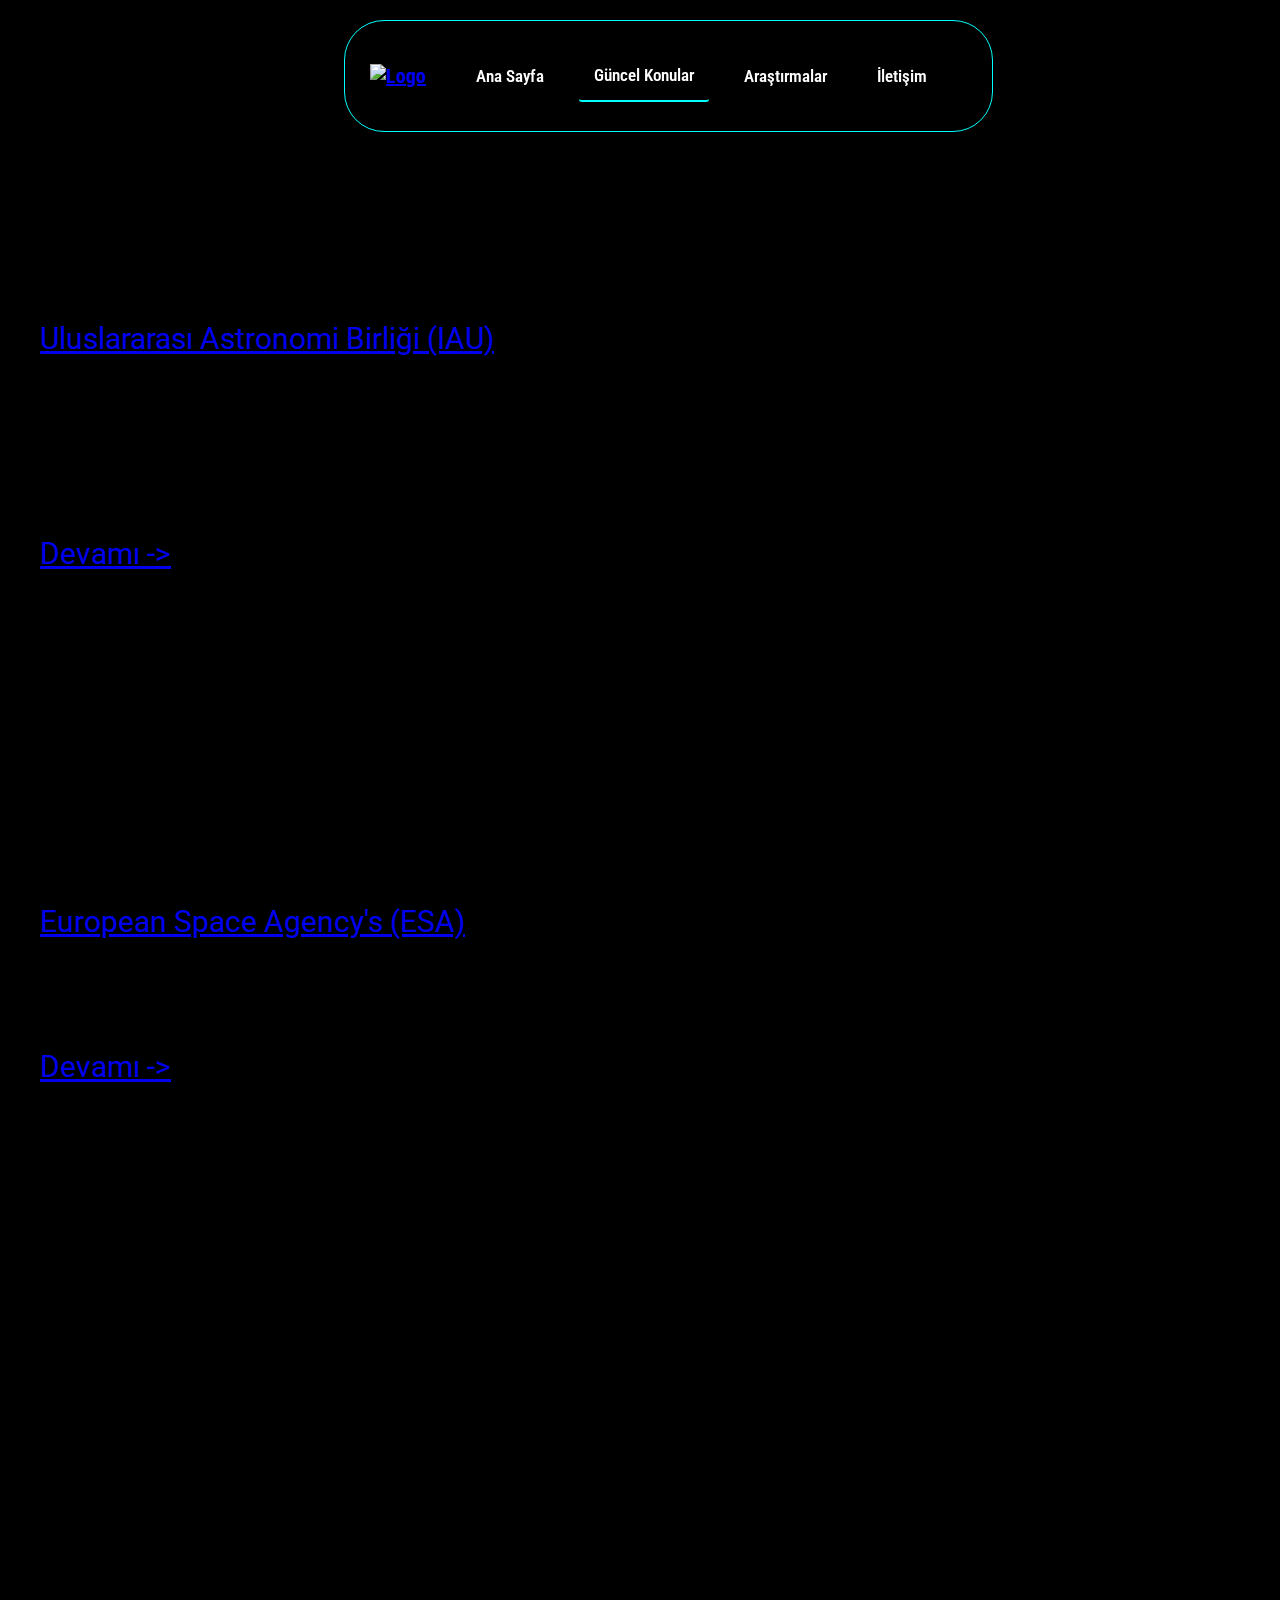
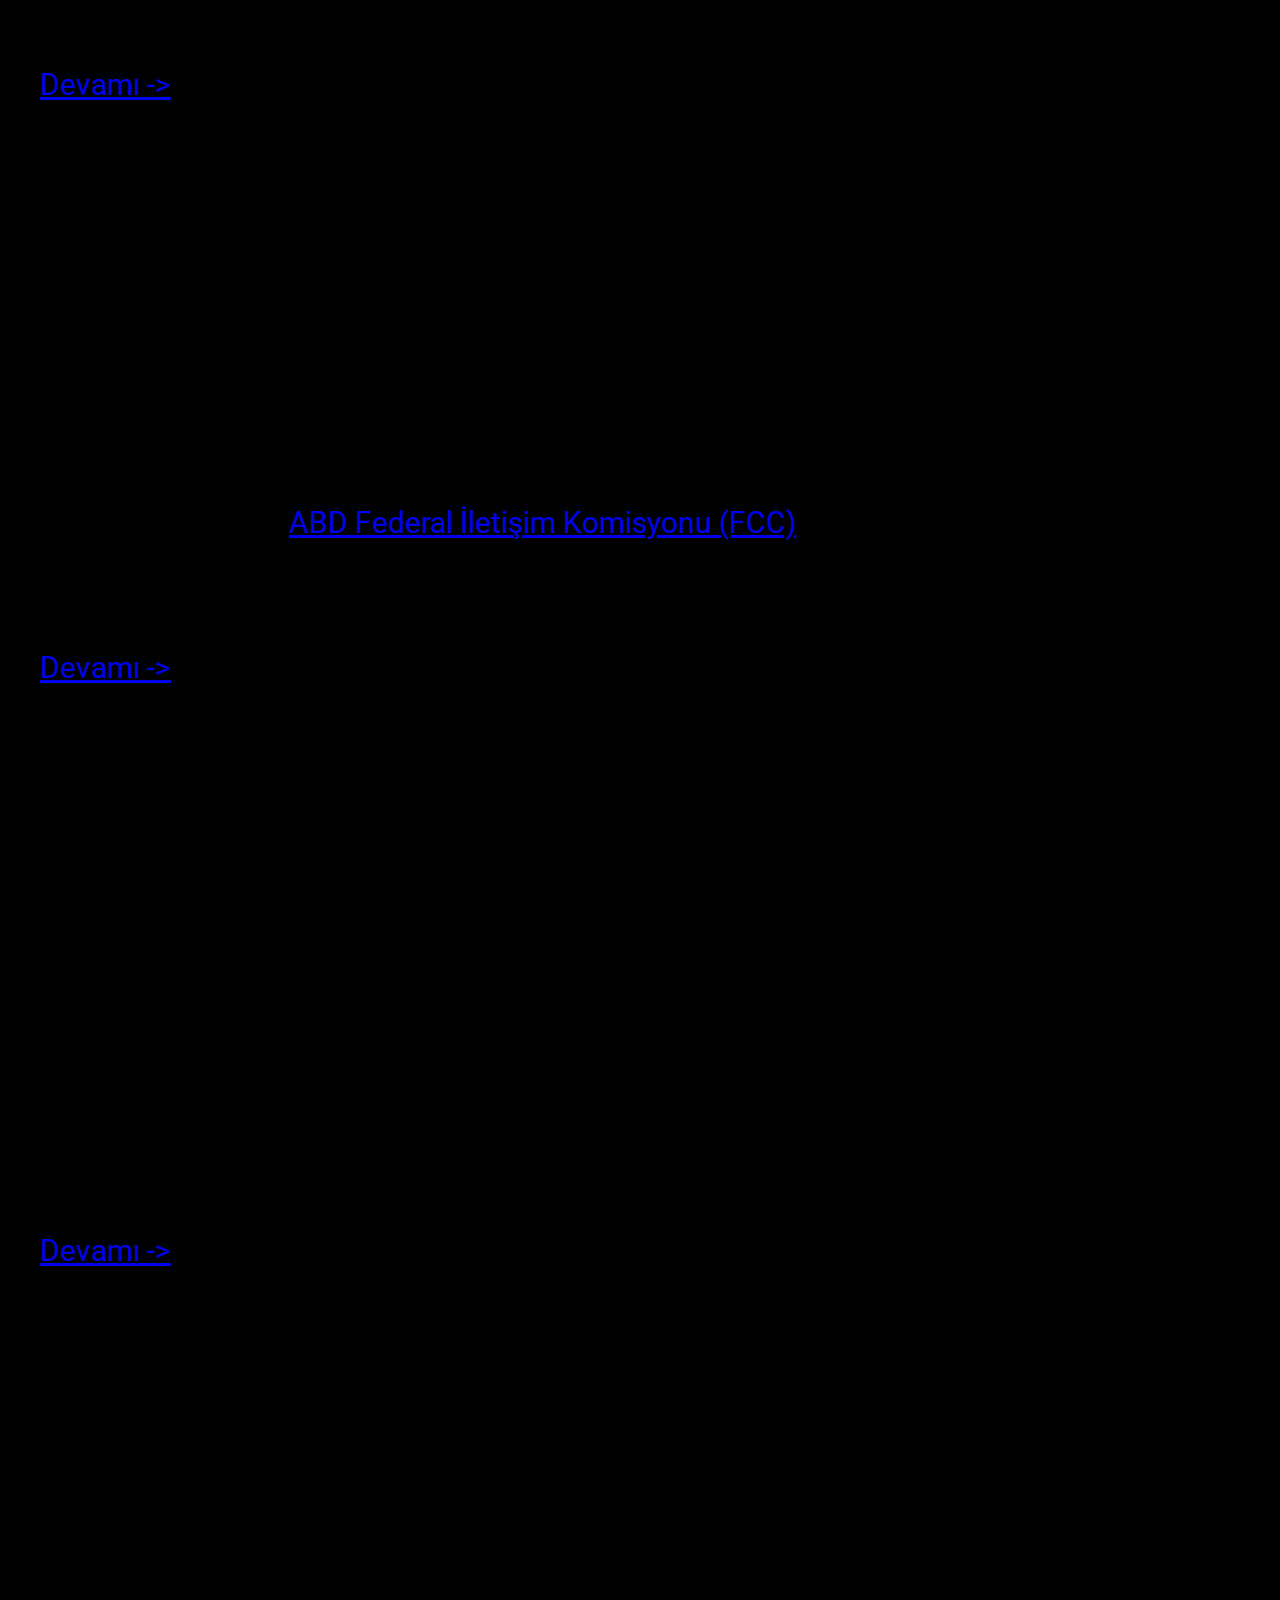
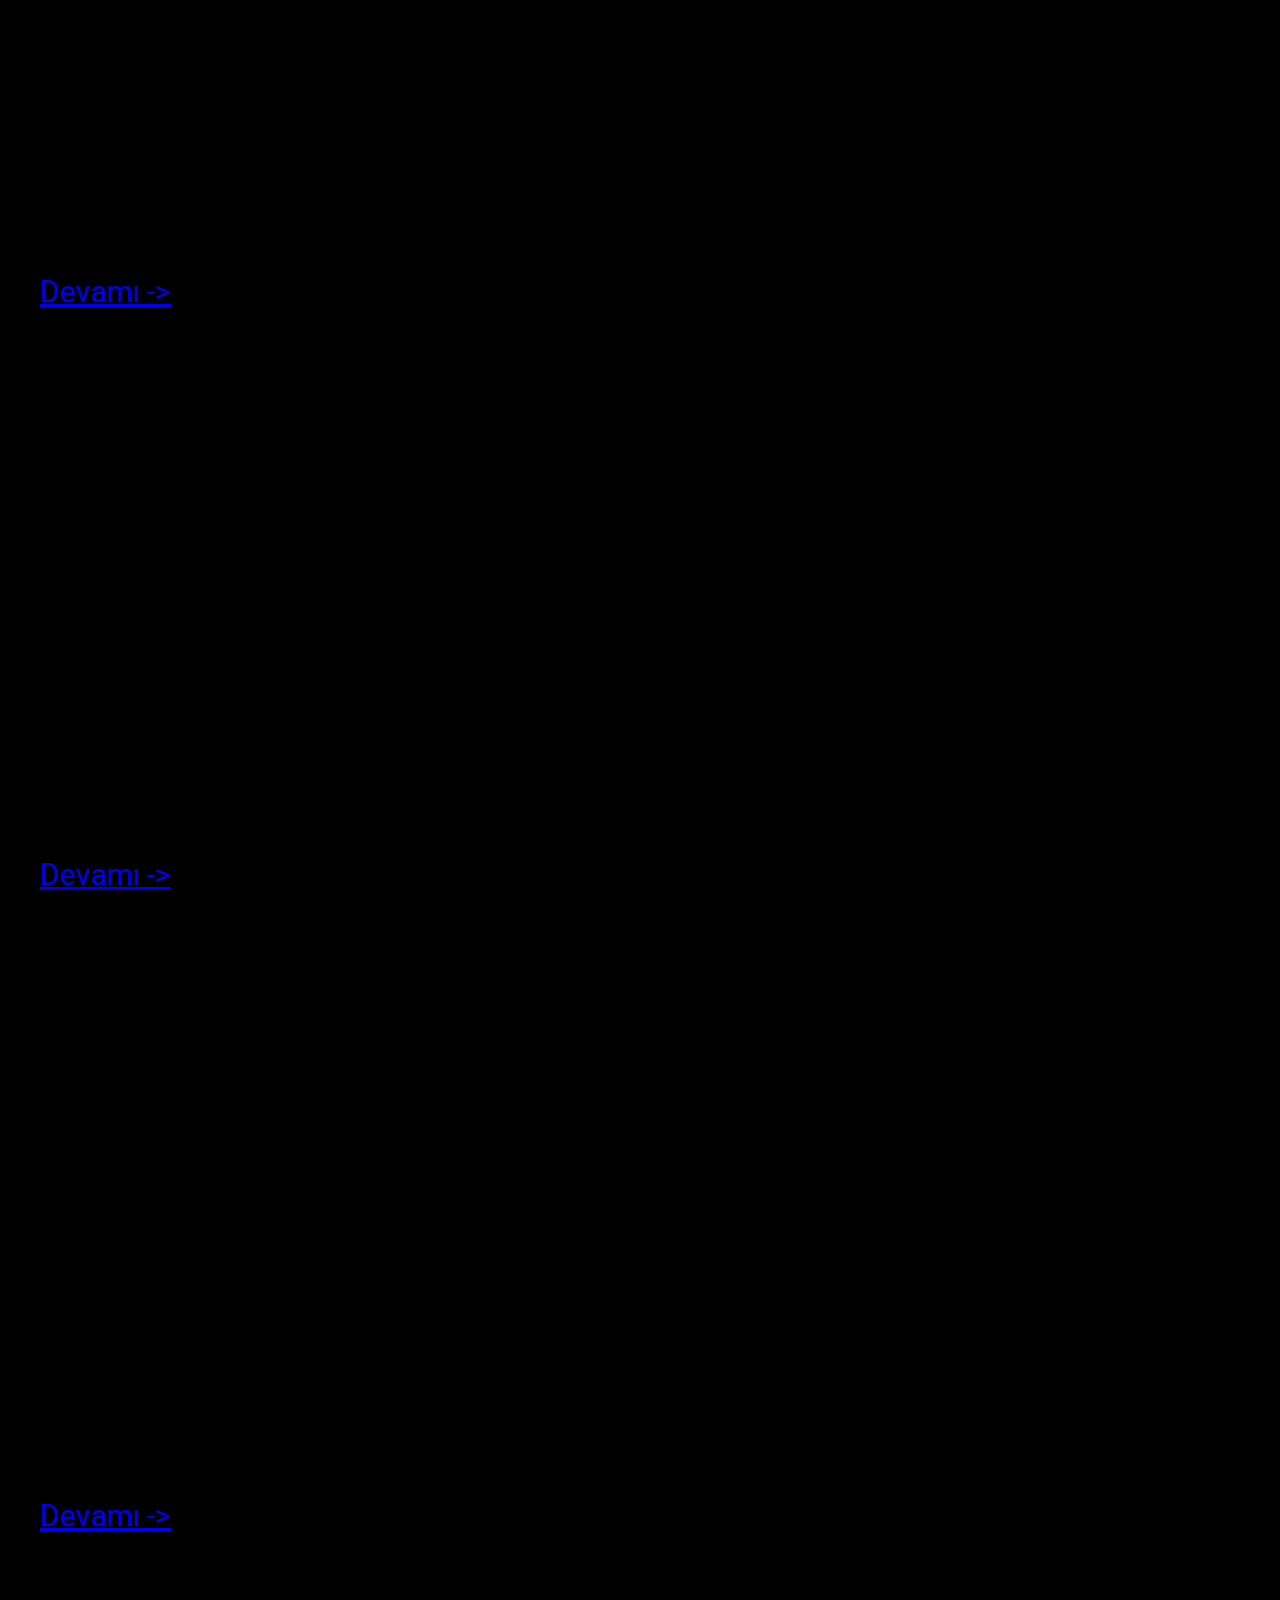
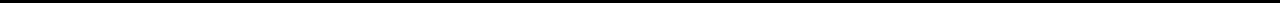
==== Güncel_Konular.html @ 4916ec31 "Commit" ====
<!DOCTYPE html>
<html lang="tr">
<head>
    <meta charset="UTF-8">
    <meta http-equiv="X-UA-Compatible" content="IE=edge">
    <meta name="viewport" content="width=device-width, initial-scale=1.0">
    <title>Güncel_Konular | COPDA</title>
    <link rel="preconnect" href="https://fonts.googleapis.com">
    <link rel="preconnect" href="https://fonts.gstatic.com" crossorigin>
    <link href="https://fonts.googleapis.com/css2?family=Roboto+Condensed&display=swap" rel="stylesheet">
    <link rel="preconnect" href="https://fonts.googleapis.com">
    <link rel="preconnect" href="https://fonts.gstatic.com" crossorigin>
    <link href="https://fonts.googleapis.com/css2?family=Golos+Text&display=swap" rel="stylesheet"> 
    <link rel="preconnect" href="https://fonts.googleapis.com">
    <link rel="preconnect" href="https://fonts.gstatic.com" crossorigin>
    <link href="https://fonts.googleapis.com/css2?family=Open+Sans:wght@600&display=swap" rel="stylesheet">
    <link rel="preconnect" href="https://fonts.googleapis.com">
    <link rel="preconnect" href="https://fonts.gstatic.com" crossorigin>
    <link href="https://fonts.googleapis.com/css2?family=Roboto+Condensed&display=swap" rel="stylesheet">
    <link rel="stylesheet" href="index-style.css">
    <link rel="stylesheet" href="konular.css">
    
</head>
<body>
    
  <nav class="navbar">
    <a href="index.html" class="logo">
      <img src="/others/copda-ori-ori.png" alt="Logo">
    </a>
    <div class="menu">
      <ul class="list">
        <li class="item"><a href="index.html" >Ana Sayfa</a></li>
        <li class="item"><a href="Güncel_Konular.html" class="active">Güncel Konular</a></li>
        <li class="item"><a href="Araştırmalar.html">Araştırmalar</a></li>
        <li class="item"><a href="İletişim.html" >İletişim</a></li>
      </ul>
    </div>
  </nav>

  <div class="cards">

    <div class="card">
      <img src="/others/dunya-uzay-copu.jpg" alt="">
      <h1>Gökbilimciler Uzay Kirliliğini Ortadan Kaldırmak İçin Harekete Geçti</h1>
      <p><a target="_blank" href="https://www.iau.org/">Uluslararası Astronomi Birliği (IAU)</a>, gökbilimcileri birleştirmek ve yörüngeyi daha temiz hale  getirmek için IAU Karanlık ve Sessiz Gökyüzünü Koruma Merkezi olarak adlandırılan yeni bir merkez kurdu.</p>
      <p class="devam"><a target="_blank" href="https://www.trthaber.com/haber/dunya-disi/gokbilimciler-uzay-kirliligini-ortadan-kaldirmak-icin-harekete-gecti-653150.html">Devamı -></a></p>
    </div>

    <div class="card">
      <img src="/others/yörünge2.jpg" alt="">
      <h1>Dünyada Ne kadar Uzay Çöpü Var?</h1>
      <p><a target="_blank" href="https://www.esa.int/">European Space Agency's (ESA)</a> boyutlarına göre dünyadaki uzay çöpu sayısını yayınladı</p>
      <p class="devam"><a target="_blank" href="https://www.trthaber.com/haber/bilim-teknoloji/gokbilimciler-uzay-kirliligini-ortadan-kaldirmak-icin-harekete-gecti-653150.html">Devamı -></a></p>
    </div>

    <div class="card">
      <img src="/others/spaceX-falcon9-falcon_9-12.webp" alt="">
      <h1>Uzay Çöpü Devri son buluyor!</h1>
      <p>SpaceX şirketinin geliştirdiği Falcon 9 roketi, 21 Aralık Pazartesi günü Florida’daki Cape Canaveral üssüne dikey iniş yaptı. Kuzey yarımkürede kış gündönümü ve dolayısıyla en uzun gecenin yaşandığı Pazartesi günü gelen bu başarıyla birlikte “tekrar kullanılabilen roketler” çağı da başlamış oldu.Bu sayede uzaya giden roketler tekrar dünyaya gelebilecek.</p>
      <p class="devam"><a target="_blank" href="https://khosann.com/uzaydan-internet-1-spacex-falcon-9-roketi-dunyaya-dikey-inis-yapti/">Devamı -></a></p>
    
    </div> 
    
    <div class="card">
      <img src="/others/uzay-copu-tehlikesine-5-yillik-kurali-cozumu.jpeg" alt="">
      <h1>ABD'de Destekliyor!</h1>
      <p>Son yıllarda uzay şirketleri, dev projelerle birlikte uzayda adeta bir uydu yoğunluğuna yol açıyor. Öyle ki bazı raporlara göre bu uydular, önümüzdeki yılların en büyük sorunlarından birisi halini alacak. <a target="_blank" href="https://tr.wikipedia.org/wiki/FCC#:~:text=Federal%20%C4%B0leti%C5%9Fim%20Kurulu%2C%20%C4%B0ngilizce%20resmi,denetleyen%20ba%C4%9F%C4%B1ms%C4%B1z%20bir%20devlet%20dairesi.">ABD Federal İletişim Komisyonu (FCC)</a>, bu konuda girişimlerine başladı.</p>
      <p class="devam"><a target="_blank" href="https://www.spacecampturkey.com/uzay-copleri">  Devamı -></a></p>
    
    </div>

    <div class="card">
      <img src="/others/gokyuzu-ap-1749993.jpg" alt=""> 
      <h1>Uzay Gözlemciliğinde Uydu Kirliliği Tehdidi</h1>
      <p>Gök bilimciler, neredeyse 5 uzay fotoğrafından 1'inde kadraja yansıyan alçak yörünge uydularından şikayetçi. Bu uydular, yakın gelecekte asteroidlerin gözlemlenmesinde sorun oluşturabilir.</p>
      <p class="devam"><a target="_blank" href="https://www.trthaber.com/haber/dunya/uzay-gozlemciliginde-uydu-kirliligi-tehdidi-646628.html">Devamı -></a></p>
    </div>

    <div class="card">
      <img src="/others/8.jpg" alt="">
      <h1>Yörüngedeki Uzay Çöpleri Uydular ve Uzay Araçları İçin Tehlike Oluşturuyor</h1>
      <p>İnsanlar, uzayı keşfetmeye başladığından bu yana uzayda kirlilik de oluşturuyor. Binlerce kullanılmayan uydu ve fırlatılan roketlerden arta kalan parçalar, Dünya yörüngesinde uydular ve uzay araçları için çarpışma riskini oluşturuyor.</p>
      <p class="devam"><a target="_blank" href="https://www.aa.com.tr/tr/bilim-teknoloji/yorungedeki-uzay-copleri-uydular-ve-uzay-araclari-icin-tehlike-olusturuyor/2868938">Devamı -></a></p>
    </div>
    
    <div class="card">
      <img src="/others/527e2225992df10e18888dc8.webp" alt="">
      <h1>Uzay Kirliliği Yolculuklarda Problem Yaratıyor</h1>
      <p>Amerikan Havacılık ve Uzay Dairesi (NASA), Atlantis mekiğinin ekim ayında Hubbel Uzay Teleskobu'nun bakımı için yapacağı uçuşun, bu irtifadaki mikrometeorit ve yörünge atıkları tehlikesi yüzünden yüksek risk taşıdığını bildirdi.</p>
      <p class="devam"><a target="_blank" href="https://www.cnnturk.com/teknoloji/bilim/uzay-kirliligi-yolculuklarda-problem-yaratiyor">Devamı -></a></p>
    </div>

    <div class="card">
      <img src="/others/bilim_insanlari_lazer_ile_uzay_kirliligine_son_vermek_istiyor_h8939_d0d45.webp" alt="">
      <h1>Bilim insanları Lazer ile Uzay Kirliliğine Son Vermek İstiyor</h1>
      <p>Bilim insanlarının uzayda oluşan kirliliği lazer yöntemiyle ortadan kaldırmak istemesi çeşitli endişelere sebep oldu.Habere göre bir lazerin, bir güneş panelinin yüzeyine temas etmesi durumunda, binlerce cam parçası fırlayarak mikroskobik bir enkaz bulutu oluşturabilir. </p>
      <p class="devam"><a target="_blank" href="https://www.savunmatr.com/bilim-insanlari-lazer-ile-uzay-kirliligine-son-vermek-istiyor">Devamı -></a></p>
    </div>

  </div>
</body>
</html>
---- index-style.css ----
@import url('https://fonts.googleapis.com/css2?family=Roboto:wght@300&display=swap');



body {
    background-color: black;
    margin: 0;
    padding: 0;
}


.navbar {
    background-color: black;
    color: white;
    font-family: 'Roboto Condensed', sans-serif;
    font-size: 20px;
    font-weight: bold;
    position: center;
    text-align: center;
    padding: 5px;
    margin-left: 21.5rem;
    display: flex;
    position: fixed;
    justify-content: space-between;
    align-items: center;
    height: 60px;
    top: 0;
    width: auto;
    z-index: 999;
    height: 100px;
    border: #00FFFF 1px solid;
    margin-top: 20px;
    border-radius: 40px;

}


.item a{
    list-style: none;
    padding: 15px;
    list-style: none;  
    text-decoration: none; 
    color: white;
    font-size: 17px;
    font-weight: 550;
    font-family: 'Roboto Condensed', sans-serif;
}   

.list {
    list-style: none;
}





.menu ul {
    display: flex;
    justify-content: space-between;
    align-items: center;
    
    margin-right: 30px;
    padding: 5px;
    }   

.menu {
    display: flex;
    justify-content: space-between;
    align-items: center;
    width: auto;
    }   




.navbar img {
    height: 120px;   
    padding: 0 20px;
    }   

.menu ul li {
    list-style-type: none;
    text-decoration: none;
    padding: 10px;  

    display: flex;
    border-radius: 3px;
}

.menu ul li a:hover {
    border-bottom: 2px solid #00FFFF;
    border-radius: 3px;
    }
    
    
.active {
    border-bottom: 2px solid #00FFFF;
    border-radius: 3px;
    }   


.ana1 {
    background-image: url(uzay.gif);
    background-repeat: repeat;
    background-size: cover;
    background-position: center;
    width: auto;
    height: 740px;  
    border-radius: 15px;
}



h1 {
    font-size: 50px;
    font-family: 'Roboto', sans-serif;
    color: black;
    text-align: center;
    padding: 40px;  
}

p {
    font-size: 30px;
    font-family: 'Roboto', sans-serif;
    color: black;
    text-align: left;
    padding: 40px;  
    }

    .footer {
        background-color: #000;
        height: 50px;
        width: 100%;
        margin: 0;
        margin-left: 0;
        margin-bottom: 0;
        margin-top: 15px;
        margin-bottom: 15px;
        position: relative;
        bottom: 0;
        left: 0;
        z-index: 999;
        border-top: 1px solid #00FFFF ;
        display: none;
      } 
      
      .footer p {
        color: white;
        text-align: center;
        padding-top: auto;
        font-family: 'Roboto Condensed', sans-serif;
        font-size: 20px;  
        padding :0;

      }


      @media screen and (max-width: 600px) {

        * {
            margin: 0;
            padding: 0;
            box-sizing: border-box;
            font-family: 'Roboto', sans-serif;
        }   


        .ana1 {
            background-image: url(uzay-mobil2.gif);
            
        }

        .ana1 h1 {
            font-size: 30px;
            text-align: center;
            align-items: center;
            padding-top: 200px;
        }

        .ana p {
            font-size: 100%;
        }

        .navbar {
            background-color: black;
            color: white;
            font-family: 'Roboto Condensed', sans-serif;
            font-size: 20px;
            font-weight: bold;
            padding: 0;
            margin: 0;
            margin-bottom: 100px;
            display: flex;
            justify-content: space-between;
            align-items: center;
            flex-direction: column;
            top: 0;
            width: auto;
            z-index: 999;
            height: 110px;
            border-bottom: none;
            border-radius: 0px;
            border-color: none;

        }
        
        
        .item a{
            list-style: none;
            padding: 0;
            list-style: none;  
            text-decoration: none; 
            text-align: center;
            padding-bottom: 15px;
            color: white;
            font-size: 13px;
            font-weight: 550;
            font-family: 'Roboto', sans-serif;    
        }   
        
        .list {
            list-style: none;
            background-color: black;
            margin-top: 0;
            border: 1px solid #00FFFF;
            border-top: none; 
        }
        
        
        
        
        
        .menu ul {
            display: flex;
            justify-content: space-between;
            align-items: center;
            font-size: 8px;
            
            margin-right: 0;
            margin-top: -20px;
            padding: 5px;
            }   
        
        .menu {
            display: flex;
            justify-content: space-between;
            align-items: center;
            width: auto;
            border-bottom: 1px solid #00FFFF;
            }   
         
        
        
        
        
        .navbar img {
            height: 120px;   
            padding: 0 20px;
            padding-bottom: 6px;
            }   

        
            
        
        .menu ul li {
            list-style-type: none;
            text-decoration: none;
            padding: 10px;  
            display: flex;
            border-radius: 6px;
        }

        .footer {
            width: auto;
            text-align: center;
            align-items: center;
        }

        .footer p {
            margin-top: 18px;
        }

        

    
      }
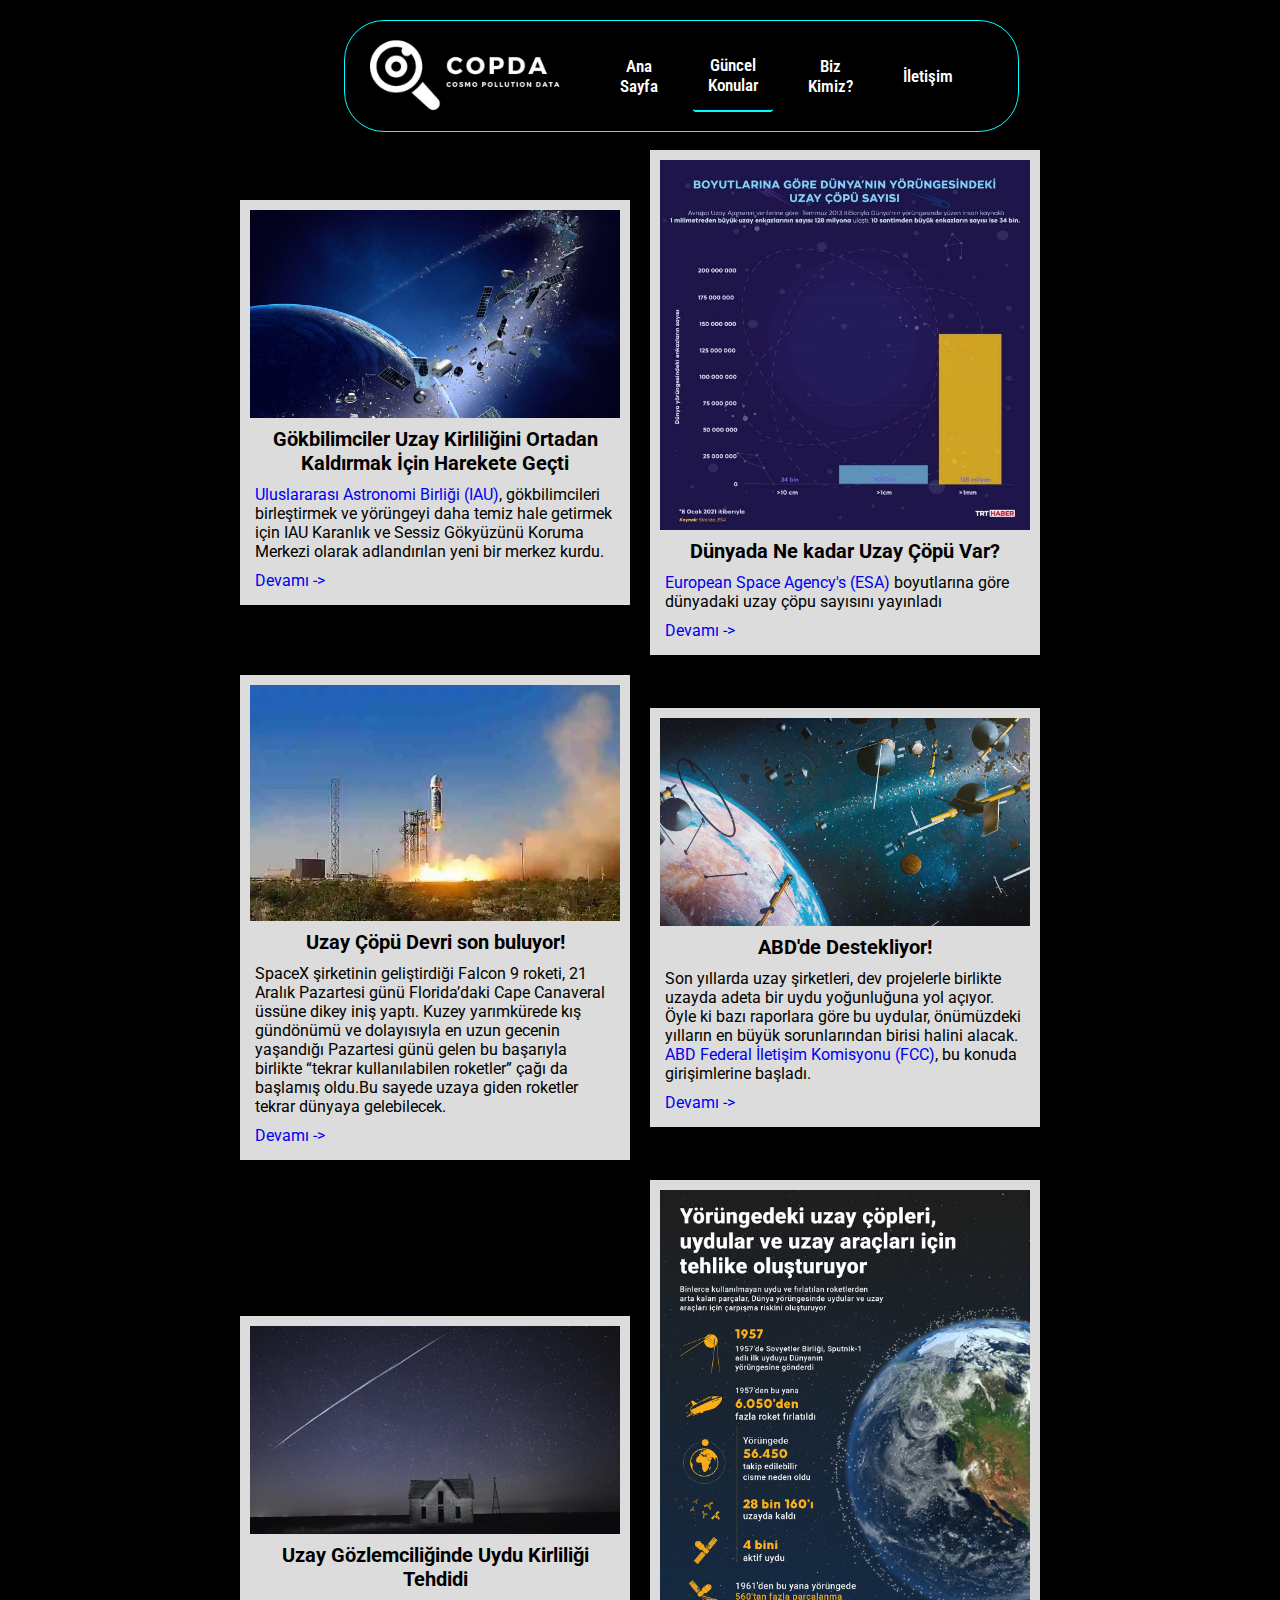
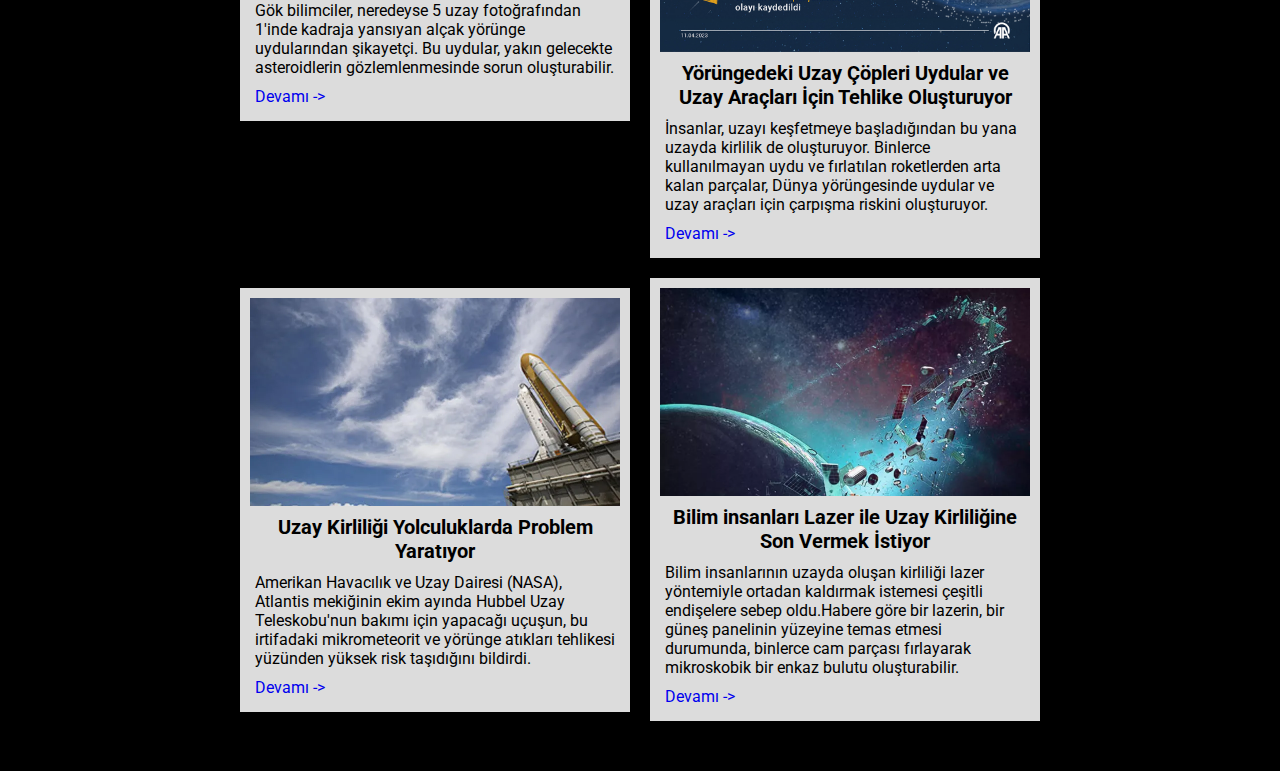
==== commit a63e76bb: "Merge pull request #1 from FurkanCifci/master" ====
--- a/Güncel_Konular.html
+++ b/Güncel_Konular.html
@@ -31,7 +31,7 @@
       <ul class="list">
         <li class="item"><a href="index.html" >Ana Sayfa</a></li>
         <li class="item"><a href="Güncel_Konular.html" class="active">Güncel Konular</a></li>
-        <li class="item"><a href="Araştırmalar.html">Araştırmalar</a></li>
+        <li class="item"><a href="Araştırmalar.html">Biz Kimiz?</a></li>
         <li class="item"><a href="İletişim.html" >İletişim</a></li>
       </ul>
     </div>
--- a/index-style.css
+++ b/index-style.css
@@ -1,7 +1,4 @@
-
 @import url('https://fonts.googleapis.com/css2?family=Roboto:wght@300&display=swap');
-
-
 
 body {
     background-color: black;
@@ -9,6 +6,87 @@
     padding: 0;
 }
 
+.fotolar h1 {
+    font-size: 40px;
+    font-family: 'Roboto', sans-serif;
+    color: white;
+    text-align: center;
+    margin-top: 40px;
+    padding: 5px;
+}
+
+.nedenbiz {
+    display: flex;
+    justify-content: center;
+    border-bottom: 3px solid #00FFFF;   
+}
+  
+.icerik1,
+.icerik {
+    display: inline-block;
+    vertical-align: top;
+}
+
+.icerik {
+    background-color: black; 
+}
+
+p.yazi {
+    color: white;
+    padding: 80px;
+    padding-top: 150;
+    margin-top: 125px;
+    text-align: left;
+    border-left: 2px solid white; 
+
+}
+
+.icerik1 {
+    background-color: black;    
+    border-radius: 35px;
+    height: 400px;
+    width: 1900px;
+    align-items: center;
+    padding-top: 150px;
+}
+
+.icerik1 h1 {
+    text-align: center;
+    align-items: center;
+    color: white;
+    font-family: Arial, Helvetica, sans-serif;
+}
+
+.yazi {
+    font-size: 20px;
+    font-family: 'Roboto', sans-serif;
+    color: black;
+    text-align: center;
+    padding: 5px;
+}
+
+.fotolar img {
+    height: 130px;
+    text-align: center;
+    padding: 25px;
+    padding-top: 10px; 
+    margin-bottom: 20px;
+}
+
+.fotolar {
+  text-align: center;
+  align-items: center;
+  background-color: black;
+  border-top: 2px solid #00FFFF;    
+  border-bottom: 2px solid #00FFFF;    
+}
+
+.fotolar img:not(:last-child) {
+    margin-right: 20px;
+    border-right: 1px solid #00FFFF;
+    padding-right: 20px;
+  }
+
 
 .navbar {
     background-color: black;
@@ -19,12 +97,11 @@
     position: center;
     text-align: center;
     padding: 5px;
-    margin-left: 21.5rem;
+    margin: 21.5rem;
     display: flex;
     position: fixed;
     justify-content: space-between;
     align-items: center;
-    height: 60px;
     top: 0;
     width: auto;
     z-index: 999;
@@ -32,9 +109,7 @@
     border: #00FFFF 1px solid;
     margin-top: 20px;
     border-radius: 40px;
-
-}
-
+}
 
 .item a{
     list-style: none;
@@ -51,10 +126,6 @@
     list-style: none;
 }
 
-
-
-
-
 .menu ul {
     display: flex;
     justify-content: space-between;
@@ -62,22 +133,19 @@
     
     margin-right: 30px;
     padding: 5px;
-    }   
+}   
 
 .menu {
     display: flex;
     justify-content: space-between;
     align-items: center;
     width: auto;
-    }   
-
-
-
+}   
 
 .navbar img {
     height: 120px;   
     padding: 0 20px;
-    }   
+}   
 
 .menu ul li {
     list-style-type: none;
@@ -91,26 +159,22 @@
 .menu ul li a:hover {
     border-bottom: 2px solid #00FFFF;
     border-radius: 3px;
-    }
-    
-    
+}
+     
 .active {
     border-bottom: 2px solid #00FFFF;
     border-radius: 3px;
-    }   
-
+}   
 
 .ana1 {
-    background-image: url(uzay.gif);
+    background-image: url(/others/uzay.gif);
     background-repeat: repeat;
     background-size: cover;
     background-position: center;
     width: auto;
-    height: 740px;  
+    height: 747px;  
     border-radius: 15px;
 }
-
-
 
 h1 {
     font-size: 50px;
@@ -126,163 +190,159 @@
     color: black;
     text-align: left;
     padding: 40px;  
-    }
-
-    .footer {
-        background-color: #000;
-        height: 50px;
-        width: 100%;
+}
+
+.footer {
+    background-color: #000;
+    height: 50px;
+    width: 100%;
+    margin: 0;
+    margin-left: 0;
+    margin-bottom: 0;
+    margin-top: 15px;
+    margin-bottom: 15px;
+    position: relative;
+    bottom: 0;
+    left: 0;
+    z-index: 999;
+    border-top: 1px solid #00FFFF ;
+    display: none;
+} 
+      
+.footer p {
+    color: white;
+    text-align: center;
+    padding-top: auto;
+    font-family: 'Roboto Condensed', sans-serif;
+    font-size: 20px;  
+    padding :0;
+
+}
+
+
+@media screen and (max-width: 600px) {
+
+    * {
         margin: 0;
-        margin-left: 0;
-        margin-bottom: 0;
-        margin-top: 15px;
-        margin-bottom: 15px;
-        position: relative;
-        bottom: 0;
-        left: 0;
+        padding: 0;
+        box-sizing: border-box;
+        font-family: 'Roboto', sans-serif;
+    }   
+
+
+    .ana1 {
+        background-image: url(/others/uzay-mobil2.gif);
+        
+    }
+
+    .ana1 h1 {
+        font-size: 30px;
+        text-align: center;
+        align-items: center;
+        padding-top: 200px;
+    }
+
+    .ana p {
+        font-size: 100%;
+    }
+
+    .navbar {
+        background-color: black;
+        color: white;
+        font-family: 'Roboto Condensed', sans-serif;
+        font-size: 20px;
+        font-weight: bold;
+        padding: 0;
+        margin: 0;
+        margin-bottom: 100px;
+        display: flex;
+        justify-content: space-between;
+        align-items: center;
+        flex-direction: column;
+        top: 0;
+        width: auto;
         z-index: 999;
-        border-top: 1px solid #00FFFF ;
-        display: none;
-      } 
-      
-      .footer p {
+        height: 110px;
+        border-bottom: none;
+        border-radius: 0px;
+        border-color: none;
+
+    }
+    
+    
+    .item a{
+        list-style: none;
+        padding: 0;
+        list-style: none;  
+        text-decoration: none; 
+        text-align: center;
+        padding-bottom: 15px;
         color: white;
-        text-align: center;
-        padding-top: auto;
-        font-family: 'Roboto Condensed', sans-serif;
-        font-size: 20px;  
-        padding :0;
-
-      }
-
-
-      @media screen and (max-width: 600px) {
-
-        * {
-            margin: 0;
-            padding: 0;
-            box-sizing: border-box;
-            font-family: 'Roboto', sans-serif;
+        font-size: 13px;
+        font-weight: 550;
+        font-family: 'Roboto', sans-serif;    
+    }   
+    
+    .list {
+        list-style: none;
+        background-color: black;
+        margin-top: 0;
+        border: 1px solid #00FFFF;
+        border-top: none; 
+    }
+    
+    
+    
+    
+    
+    .menu ul {
+        display: flex;
+        justify-content: space-between;
+        align-items: center;
+        font-size: 8px;
+        
+        margin-right: 0;
+        margin-top: -20px;
+        padding: 5px;
         }   
-
-
-        .ana1 {
-            background-image: url(uzay-mobil2.gif);
-            
-        }
-
-        .ana1 h1 {
-            font-size: 30px;
-            text-align: center;
-            align-items: center;
-            padding-top: 200px;
-        }
-
-        .ana p {
-            font-size: 100%;
-        }
-
-        .navbar {
-            background-color: black;
-            color: white;
-            font-family: 'Roboto Condensed', sans-serif;
-            font-size: 20px;
-            font-weight: bold;
-            padding: 0;
-            margin: 0;
-            margin-bottom: 100px;
-            display: flex;
-            justify-content: space-between;
-            align-items: center;
-            flex-direction: column;
-            top: 0;
-            width: auto;
-            z-index: 999;
-            height: 110px;
-            border-bottom: none;
-            border-radius: 0px;
-            border-color: none;
-
-        }
-        
-        
-        .item a{
-            list-style: none;
-            padding: 0;
-            list-style: none;  
-            text-decoration: none; 
-            text-align: center;
-            padding-bottom: 15px;
-            color: white;
-            font-size: 13px;
-            font-weight: 550;
-            font-family: 'Roboto', sans-serif;    
+    
+    .menu {
+        display: flex;
+        justify-content: space-between;
+        align-items: center;
+        width: auto;
+        border-bottom: 1px solid #00FFFF;
         }   
         
-        .list {
-            list-style: none;
-            background-color: black;
-            margin-top: 0;
-            border: 1px solid #00FFFF;
-            border-top: none; 
-        }
+    
+    
+    
+    
+    .navbar img {
+        height: 120px;   
+        padding: 0 20px;
+        padding-bottom: 6px;
+        }   
+
+    
         
-        
-        
-        
-        
-        .menu ul {
-            display: flex;
-            justify-content: space-between;
-            align-items: center;
-            font-size: 8px;
-            
-            margin-right: 0;
-            margin-top: -20px;
-            padding: 5px;
-            }   
-        
-        .menu {
-            display: flex;
-            justify-content: space-between;
-            align-items: center;
-            width: auto;
-            border-bottom: 1px solid #00FFFF;
-            }   
-         
-        
-        
-        
-        
-        .navbar img {
-            height: 120px;   
-            padding: 0 20px;
-            padding-bottom: 6px;
-            }   
-
-        
-            
-        
-        .menu ul li {
-            list-style-type: none;
-            text-decoration: none;
-            padding: 10px;  
-            display: flex;
-            border-radius: 6px;
-        }
-
-        .footer {
-            width: auto;
-            text-align: center;
-            align-items: center;
-        }
-
-        .footer p {
-            margin-top: 18px;
-        }
-
-        
-
-    
-      }
-      +    
+    .menu ul li {
+        list-style-type: none;
+        text-decoration: none;
+        padding: 10px;  
+        display: flex;
+        border-radius: 6px;
+    }
+
+    .footer {
+        width: auto;
+        text-align: center;
+        align-items: center;
+    }
+
+    .footer p {
+        margin-top: 18px;
+    }
+
+}        --- a/konular.css
+++ b/konular.css
@@ -0,0 +1,49 @@
+@import url('https://fonts.googleapis.com/css2?family=Roboto:wght@100;300&display=swap');
+
+* {
+  margin: 0;
+  padding: 0;
+}
+
+.cards {
+  display: grid;
+  grid-template-columns: repeat(2, 1fr);
+  grid-gap: 20px;
+  justify-content: center;
+  align-items: center;
+  margin: 50px auto;
+  max-width: 800px;
+  margin-top: 150px;
+}
+  
+.card {
+  background-color: rgb(220, 220, 220);
+  padding: 10px;
+  text-align: center;
+}
+  
+.card img {
+  max-width: 100%;
+  height: auto;
+}
+  
+.card h1 {
+  font-size: 20px;
+  padding: 5px;
+  font-family: 'Roboto', sans-serif;
+}
+  
+.card p {
+  font-size: 16px;
+  padding: 5px;
+  font-family: 'Roboto', sans-serif;
+
+}
+
+.devam {
+  cursor: pointer;
+}
+
+a {
+  text-decoration: none;
+}